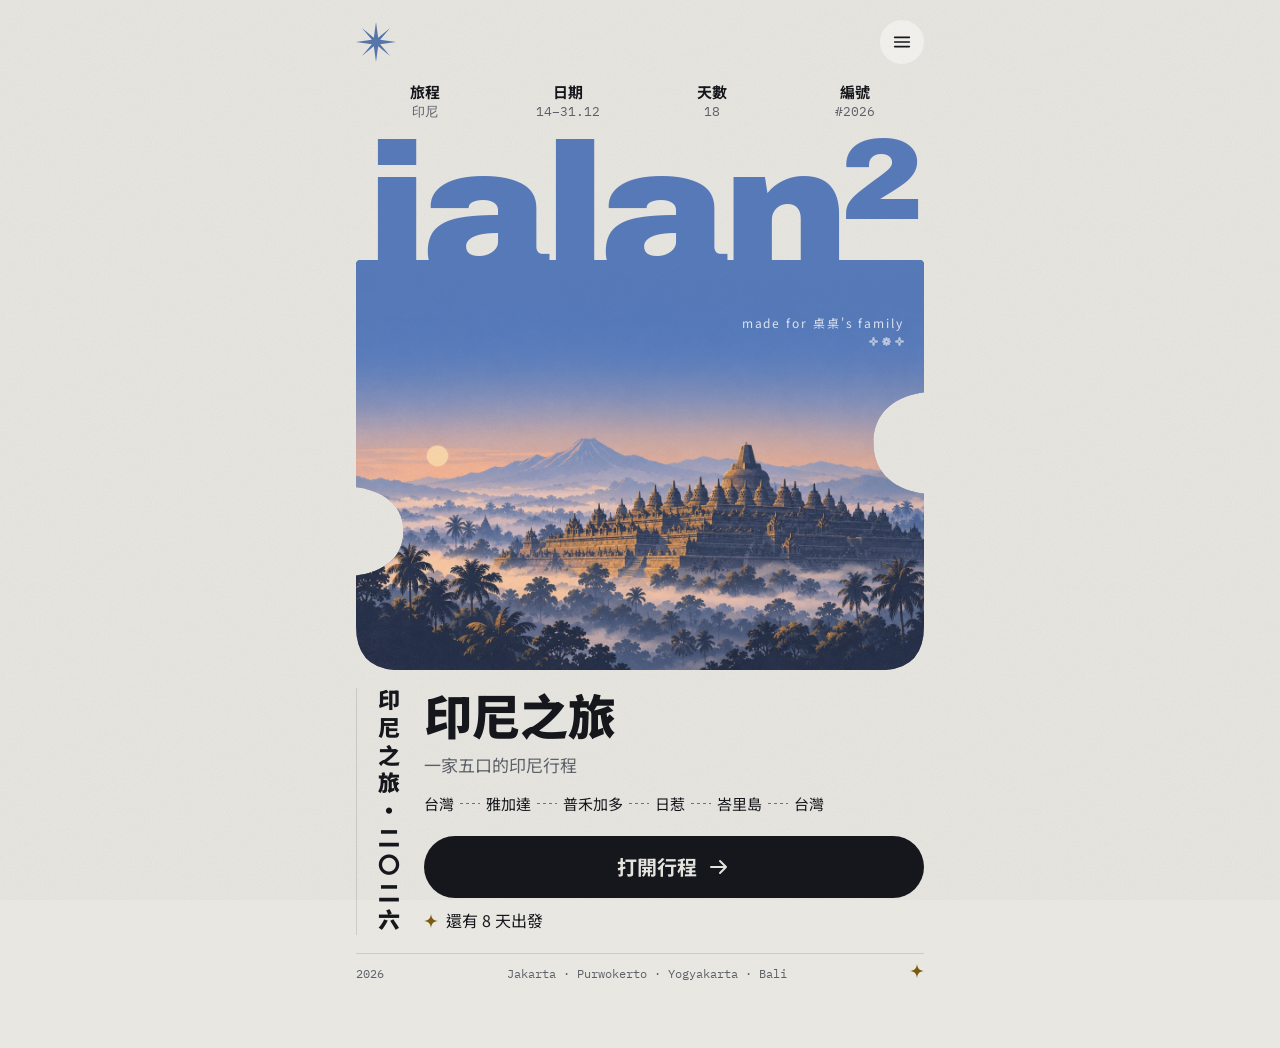
==== index.html @ d6bfe1d1 "圖片先顯示模糊預覽，載完再淡入 - 新增 lq.js：每張插畫和橫幅一張 32px 的模糊預覽（共 30KB），由 make-lq.sh 產生 - 每日頁插畫、城市與美食橫幅、選單小圖：大圖載完後 0" ====
<!doctype html>
<html lang="zh-Hant">
<head>
<meta charset="utf-8">
<meta name="viewport" content="width=device-width, initial-scale=1, viewport-fit=cover">
<title>印尼之旅 2026</title>
<meta name="robots" content="noindex, nofollow">
<meta name="theme-color" content="#e9e7e2">
<meta name="apple-mobile-web-app-title" content="印尼之旅">
<link rel="apple-touch-icon" href="img/icon-180.png">
<link rel="icon" type="image/png" sizes="64x64" href="img/icon-64.png">
<link rel="preconnect" href="https://fonts.googleapis.com">
<link rel="preconnect" href="https://fonts.gstatic.com" crossorigin>
<link rel="stylesheet" href="https://fonts.googleapis.com/css2?family=Archivo+Black&family=IBM+Plex+Mono:wght@400;500;600&family=Noto+Sans+TC:wght@400;500;700;900&display=swap">
<link rel="stylesheet" href="style.css">
<style>:root{padding-top:env(safe-area-inset-top,0px);padding-bottom:env(safe-area-inset-bottom,0px)}</style>
</head>
<body>
<div id="app"></div>
<script src="data.js"></script>
<script src="lq.js"></script>
<script src="art.js"></script>
<script src="app.js"></script>
</body>
</html>
---- style.css ----
/* Layout: a printed travel poster on grainy paper. Each page opens with a meta row, a giant word bleeding into a notched illustration, then the content in one phone column. */
:root {
  --paper: #e9e7e2;
  --card: #f4f3ef;
  --ink: #15171c;
  --muted: #5d6169;
  --rule: #15171c;
  --blue: #5677ae;        /* the poster blue, same as the top of every sky */
  --blue-soft: #d7dfee;
  --soga: #9a5b33;        /* batik brown for wedding days */
  --soga-soft: #f0e2d6;
  --warn: #a8480b;
  --warn-soft: #f6e5d6;
  --gold: #7d5a0f;        /* the sun in the illustrations, darkened for text on paper */
  --gold-soft: #efe2bf;
  --line: rgba(21, 23, 28, .13);
  --grain: .22;
  --f-display: "Archivo Black", "Arial Black", "Noto Sans TC", sans-serif;
  --f-body: "Noto Sans TC", "PingFang TC", "Microsoft JhengHei", system-ui, sans-serif;
  --f-mono: "IBM Plex Mono", ui-monospace, "SFMono-Regular", Menlo, monospace;
}
@media (prefers-color-scheme: dark) {
  :root:not([data-theme="light"]) {
    --paper: #16181d; --card: #1f2229; --ink: #ebe8e1; --muted: #9fa3ab; --rule: #ebe8e1;
    --blue: #8ea8d6; --blue-soft: #253046; --soga: #d9a06f; --soga-soft: #33261c;
    --warn: #f0a25c; --warn-soft: #3a2717; --grain: .12;
    --gold: #e8bf6a; --gold-soft: #332a17; --line: rgba(235, 232, 225, .13);
    color-scheme: dark;
  }
}
:root[data-theme="dark"] {
  --paper: #16181d; --card: #1f2229; --ink: #ebe8e1; --muted: #9fa3ab; --rule: #ebe8e1;
  --blue: #8ea8d6; --blue-soft: #253046; --soga: #d9a06f; --soga-soft: #33261c;
  --warn: #f0a25c; --warn-soft: #3a2717; --grain: .12;
    --gold: #e8bf6a; --gold-soft: #332a17; --line: rgba(235, 232, 225, .13);
  color-scheme: dark;
}

* { box-sizing: border-box; }
html { -webkit-text-size-adjust: 100%; }
body {
  margin: 0; background: var(--paper); color: var(--ink);
  font-family: var(--f-body); font-size: 18px; line-height: 1.6;
}
/* cover the status-bar area: newer iPhone Safari draws the page behind it and may report a 0 safe area,
   so this strip also reaches 120px above the top edge */
body::before { content: ""; position: fixed; left: 0; right: 0; top: -120px; height: calc(120px + env(safe-area-inset-top, 0px)); z-index: 10; background: var(--paper); pointer-events: none; }
/* paper grain over everything */
body::after {
  content: ""; position: fixed; inset: 0; z-index: 40; pointer-events: none; opacity: var(--grain);
  background-image: url("data:image/svg+xml;utf8,<svg xmlns='http://www.w3.org/2000/svg' width='180' height='180'><filter id='n'><feTurbulence type='fractalNoise' baseFrequency='.85' numOctaves='3' stitchTiles='stitch'/><feColorMatrix values='0 0 0 0 0.5  0 0 0 0 0.5  0 0 0 0 0.5  0 0 0 .6 0'/></filter><rect width='100%' height='100%' filter='url(%23n)'/></svg>");
  mix-blend-mode: multiply;
}
a { color: inherit; }
svg { width: 1.15em; height: 1.15em; flex: none; }
button { font: inherit; color: inherit; }
:focus-visible { outline: 3px solid var(--blue); outline-offset: 2px; border-radius: 6px; }
.sel { user-select: all; -webkit-user-select: all; }

.wrap {
  max-width: 600px; margin: 0 auto;
  padding-left: max(16px, env(safe-area-inset-left, 0px));
  padding-right: max(16px, env(safe-area-inset-right, 0px));
  padding-block: 16px 64px;
  display: flex; flex-direction: column; gap: 18px;
}

/* ---------- top bar ---------- */
.bar { position: sticky; top: env(safe-area-inset-top, 0px); z-index: 5; background: var(--paper); border-bottom: 1px solid var(--line); }
.bar-in {
  max-width: 600px; margin: 0 auto; min-height: 58px; display: flex; align-items: center; gap: 8px;
  padding-left: max(10px, env(safe-area-inset-left, 0px)); padding-right: max(12px, env(safe-area-inset-right, 0px)); padding-block: 6px;
}
.back { display: inline-flex; align-items: center; gap: 2px; min-height: 48px; padding: 0 10px 0 2px; text-decoration: none; font-weight: 700; font-size: 17px; }
.bar-label { flex: 1; min-width: 0; text-align: center; font-family: var(--f-mono); font-size: 14px; letter-spacing: .06em; color: var(--muted); white-space: nowrap; overflow: hidden; text-overflow: ellipsis; }
/* top-right menu: language + appearance */
.prefs { position: relative; flex: none; }
.prefs-btn {
  width: 44px; height: 44px; border: 0; border-radius: 50%; background: var(--card); color: var(--ink);
  display: inline-flex; align-items: center; justify-content: center; cursor: pointer;
}
.prefs-btn svg { width: 22px; height: 22px; }
.prefs.is-open .prefs-btn { background: var(--ink); color: var(--paper); }
.prefs-pop {
  position: absolute; top: calc(100% + 8px); right: 0; z-index: 20; width: 240px; padding: 14px;
  display: flex; flex-direction: column; gap: 8px; border-radius: 20px; background: var(--card);
  box-shadow: 0 0 0 1px var(--line), 0 12px 32px rgba(10, 14, 25, .2);
}
.prefs-pop[hidden] { display: none; }
.prefs-h { margin: 0; font-size: 13px; font-weight: 700; color: var(--muted); }
.seg + .prefs-h { margin-top: 6px; }
.seg { display: grid; grid-auto-flow: column; grid-auto-columns: 1fr; padding: 3px; border-radius: 999px; background: var(--paper); }
.seg button { border: 0; background: transparent; min-height: 40px; padding: 0 6px; border-radius: 999px; font-size: 15px; font-weight: 700; cursor: pointer; }
.seg button[aria-pressed="true"] { background: var(--ink); color: var(--paper); }

/* ---------- poster furniture ---------- */
.ptop, .cover-bar { display: flex; align-items: center; justify-content: space-between; gap: 12px; }
.cover-bar { position: relative; z-index: 10; }
.star { width: 40px; height: 40px; color: var(--blue); }
.barcode { width: 120px; height: 26px; color: var(--blue); }
.spark { width: 14px; height: 14px; color: var(--gold); }
/* always one row: columns share the width instead of wrapping on small phones */
.meta { display: grid; grid-auto-flow: column; grid-auto-columns: minmax(0, 1fr); gap: 6px; margin: 0; }
.meta div { min-width: 0; text-align: center; }
.meta dt { font-weight: 700; font-size: 15px; line-height: 1.3; }
.meta dd { margin: 0; font-family: var(--f-mono); font-size: 13px; color: var(--muted); white-space: nowrap; overflow: hidden; text-overflow: ellipsis; }
.kicker { margin: 0; display: flex; flex-wrap: wrap; gap: 0 10px; font-family: var(--f-mono); font-size: 13px; letter-spacing: .04em; color: var(--muted); }
.kicker b { font-weight: 600; color: var(--gold); }
.kicker span + span::before { content: "·"; margin-right: 10px; color: var(--gold); }
.flowers { display: flex; align-items: center; justify-content: center; gap: 10px; color: var(--gold); }
.flowers svg { width: 22px; height: 22px; }
.flowers svg circle { fill: var(--paper); }
.flowers .dash { flex: 1; max-width: 110px; border-top: 1px solid currentColor; opacity: .45; }

/* the giant word */
.hw {
  margin: 0; font-family: var(--f-display); font-weight: 400; line-height: .78; letter-spacing: -.035em;
  white-space: nowrap; color: var(--blue); font-size: 100px; text-transform: lowercase;
}
.hw-in { display: inline-block; padding: 0 .045em; }
.hw-in span { display: inline-block; }
.tword { padding-bottom: 6px; border-bottom: 1px solid var(--line); }
.tword .hw.has-desc { padding-bottom: .22em; }
.hero { position: relative; }
.hero .hw { position: relative; z-index: 1; margin-bottom: -.16em; }
.hero-art { position: relative; }
.art { display: block; width: 100%; height: auto; max-width: 100%; }
/* cover tagline: a small signature in the sky's top-right, under the "²" */
.hero-over { position: absolute; top: 13%; right: 20px; display: flex; flex-direction: column; align-items: flex-end; gap: 5px; color: #fff; }
.hero-over .flowers { color: #fff; gap: 4px; opacity: .6; }
.hero-over .flowers .dash { display: none; }
.hero-over .flowers svg { width: 9px; height: 9px; }
.hero-over .flowers svg circle { fill: #5677ae; }
.hero-over .by { font-family: var(--f-body); font-size: 12px; font-weight: 400; letter-spacing: .16em; opacity: .82; }
.by { margin: 0; }

/* ---------- cover ---------- */
.cover { padding-top: 20px; }
.cover-body { display: grid; grid-template-columns: auto 1fr; gap: 18px; align-items: start; }
.vert {
  margin: 0; writing-mode: vertical-rl; font-weight: 900; font-size: 22px; letter-spacing: .25em;
  padding: 0 0 0 14px; border-left: 1px solid var(--line);
}
.vert.is-latin { font-size: 15px; letter-spacing: .22em; } /* Latin text lies sideways when vertical */
.cover-main { min-width: 0; display: flex; flex-direction: column; gap: 10px; }
.cover-title { margin: 0; font-weight: 900; font-size: clamp(34px, 10vw, 48px); line-height: 1.1; text-wrap: balance; }
.cover-sub { margin: 0; font-size: 17px; color: var(--muted); }
.route { list-style: none; margin: 4px 0; padding: 0; display: flex; flex-wrap: wrap; gap: 4px 0; font-size: 15px; }
.route li { display: inline-flex; align-items: center; }
.route li:not(:last-child)::after { content: ""; width: 20px; height: 1px; margin: 0 6px; background: repeating-linear-gradient(90deg, var(--blue) 0 3px, transparent 3px 6px); }
.cover-actions { display: flex; flex-direction: column; gap: 10px; margin-top: 6px; }
.count { margin: 0; display: flex; align-items: center; gap: 8px; font-size: 16px; }
.pfoot { display: flex; justify-content: space-between; align-items: center; gap: 10px; padding-top: 10px; border-top: 1px solid var(--line); font-family: var(--f-mono); font-size: 12px; color: var(--muted); }

.btn {
  display: inline-flex; align-items: center; justify-content: center; gap: 10px; min-height: 62px; padding: 0 24px;
  border-radius: 999px; font-size: 20px; font-weight: 700; text-decoration: none; cursor: pointer; border: 0;
}
.btn svg { width: 24px; height: 24px; }
.btn-ink { background: var(--ink); color: var(--paper); }
.btn-line { background: var(--card); color: var(--ink); }

/* ---------- menu ---------- */
.menu { display: flex; flex-direction: column; }
.mrow {
  display: flex; align-items: center; gap: 14px; min-height: 92px; padding: 14px 4px;
  border-bottom: 1px solid var(--line); text-decoration: none;
}
.mrow .spark { width: 18px; height: 18px; }
.mrow-ic { width: 52px; height: 52px; flex: none; border-radius: 14px; overflow: hidden; background: linear-gradient(#5677ae, #dcbcb4); }
.mrow-ic img { display: block; width: 100%; height: 100%; object-fit: cover; }
.mrow > svg:last-child { width: 26px; height: 26px; transition: transform .2s ease; }
.mrow-t { flex: 1; min-width: 0; display: flex; flex-direction: column; line-height: 1.3; }
.mrow-t b { font-size: 26px; font-weight: 900; }
.mrow-t small { font-size: 14px; color: var(--muted); }
.mrow.is-today b { color: var(--gold); }

/* ---------- days list ---------- */
.cityblock { display: flex; flex-direction: column; gap: 8px; }
.strip { position: relative; height: 112px; border-radius: 22px; overflow: hidden; }
.strip .art { position: absolute; inset: 0; width: 100%; height: 100%; }
/* banner-shaped illustrations made for these strips */
.strip .band { position: absolute; inset: 0; width: 100%; height: 100%; object-fit: cover; object-position: 50% 50%; }
.motion .strip .band { animation: kbband 26s ease-in-out infinite alternate; transform-origin: 60% 75%; }
@keyframes kbband { to { transform: scale(1.06); } } /* gentle, so the top of the banner (the plane) stays in view */
.strip .band-lq { position: absolute; inset: 0; width: 100%; height: 100%; object-fit: cover; filter: blur(8px); transform: scale(1.12); }
/* images fade in once loaded (tiny blurred preview underneath); cached ones just appear */
.fade { opacity: 0; transition: opacity .7s ease; }
.fade.is-loaded { opacity: 1; }
.fade.no-fade { transition: none; }
.band-shade { position: absolute; inset: 0; background: linear-gradient(to top, rgba(21, 26, 43, .7), rgba(21, 26, 43, 0) 65%); }
.strip-name { position: absolute; left: 18px; bottom: 10px; margin: 0; color: #fff; font-weight: 900; font-size: 30px; line-height: 1.1; text-shadow: 0 1px 2px rgba(20, 24, 40, .5), 0 2px 16px rgba(20, 24, 40, .45); }
.daylist { list-style: none; margin: 0; padding: 0; display: flex; flex-direction: column; }
.dayrow { display: flex; align-items: center; gap: 12px; min-height: 76px; padding: 10px 4px; border-bottom: 1px solid var(--line); text-decoration: none; }
.dayrow > svg { color: var(--blue); width: 22px; height: 22px; }
.dr-no { font-family: var(--f-mono); font-size: 12px; color: var(--muted); width: 18px; }
.dr-date { display: flex; flex-direction: column; width: 62px; flex: none; line-height: 1.15; }
.dr-date b { font-family: var(--f-mono); font-size: 20px; font-weight: 600; }
.dr-date small { font-family: var(--f-mono); font-size: 13px; color: var(--muted); }
.dr-title { flex: 1; min-width: 0; font-weight: 700; font-size: 18px; line-height: 1.35; }
.dayrow.is-wedding .dr-title, .dayrow.is-wedding .dr-date b { color: var(--soga); }
.dayrow.is-today { background: var(--gold-soft); border-radius: 14px; padding-inline: 10px; }
.dayrow.is-today .dr-date b { color: var(--gold); }

/* ---------- day page ---------- */
.day-head { display: flex; flex-direction: column; gap: 6px; }
.dh-title { margin: 0; font-weight: 900; font-size: clamp(28px, 8vw, 38px); line-height: 1.2; text-wrap: balance; }
.dh-tz { margin: 0; display: flex; align-items: center; gap: 8px; font-size: 15px; color: var(--muted); }
.is-wedding .dh-title { color: var(--soga); }
.is-wedding .star, .is-wedding .barcode, .is-wedding .spark { color: var(--soga); }

.flow { list-style: none; margin: 0; padding: 0; display: flex; flex-direction: column; }
.ev { display: grid; grid-template-columns: 56px 1fr; gap: 10px; }
.ev-time { padding-top: 18px; text-align: right; font-family: var(--f-mono); font-weight: 600; font-size: 16px; color: var(--gold); line-height: 1.2; word-break: break-word; }
.ev-card { min-width: 0; margin: 5px 0; padding: 16px; border-radius: 22px; background: var(--card); display: flex; flex-direction: column; gap: 6px; }
.ev-card.k-wedding { background: var(--soga-soft); }
.ev-card.k-wedding .ev-t { color: var(--soga); }
.ev-chips { display: flex; gap: 6px; }
.chip {
  display: inline-flex; align-items: center; gap: 5px; padding: 3px 10px; border-radius: 999px; background: var(--blue-soft);
  font-style: normal; font-size: 13px; font-weight: 700; color: var(--blue);
}
.chip svg { width: 15px; height: 15px; }
.chip-wedding { color: var(--soga); background: var(--paper); }
.chip-stay { color: var(--muted); background: var(--paper); }
.ev-t { margin: 0; font-size: 20px; line-height: 1.4; font-weight: 700; text-wrap: pretty; }
.ev-place { margin: 0; font-size: 14px; color: var(--muted); }
.ev-note { margin: 0; font-size: 16px; }
.warn { margin: 2px 0 0; padding: 9px 12px; border-radius: 12px; display: flex; gap: 8px; align-items: flex-start; background: var(--warn-soft); color: var(--warn); font-size: 15px; line-height: 1.5; }
.warn svg { margin-top: 2px; }

.acts, .lnks { display: flex; flex-wrap: wrap; gap: 8px; margin-top: 4px; }
.act, .lnk {
  display: inline-flex; align-items: center; gap: 5px; min-height: 44px; padding: 0 16px; border-radius: 999px;
  font-size: 16px; font-weight: 700; text-decoration: none; cursor: pointer; border: 0;
}
.act-driver { background: var(--ink); color: var(--paper); }
.lnk { background: var(--blue-soft); color: var(--blue); }
/* map: a small round icon in the top-right corner of whatever holds the place */
.has-map { position: relative; }
.map-ic {
  position: absolute; top: 10px; right: 10px; width: 44px; height: 44px; border-radius: 50%;
  display: inline-flex; align-items: center; justify-content: center; background: var(--blue-soft); color: var(--blue);
}
.map-ic svg { width: 22px; height: 22px; }
.has-map > .ev-t, .has-map > .opt-head, .has-map > .stay-when, .has-map > .stay-name { padding-right: 46px; }
.act:active, .lnk:active, .btn:active, .go-nav:active, .map-ic:active { transform: scale(.97); }

.opts { list-style: none; margin: 4px 0 0; padding: 0; display: flex; flex-direction: column; gap: 8px; }
.opt { padding: 12px; border-radius: 16px; background: var(--paper); }
.opt-head { display: flex; flex-wrap: wrap; align-items: baseline; gap: 2px 8px; }
.opt-head b { font-size: 17px; }
.opt-head em { font-style: normal; font-size: 13px; color: var(--muted); }
.opt-go { display: flex; align-items: center; gap: 6px; font-size: 15px; color: var(--blue); font-weight: 700; margin-top: 2px; }

/* drive segment: a dotted road that keeps moving */
.go { display: grid; grid-template-columns: 56px 1fr; gap: 10px; }
.go-rail {
  justify-self: end; width: 2px; margin-right: 9px; border-radius: 1px;
  background-image: repeating-linear-gradient(to bottom, var(--blue) 0 4px, transparent 4px 9px);
  background-size: 2px 9px;
}
.go-main { min-width: 0; display: flex; flex-direction: column; gap: 6px; padding: 6px 0; }
.go-body { display: flex; align-items: center; gap: 10px; padding: 8px 8px 8px 14px; border-radius: 999px; background: var(--blue-soft); color: var(--blue); }
.go-ic { display: flex; }
.go-ic svg { width: 24px; height: 24px; }
.go-txt { flex: 1; min-width: 0; display: flex; flex-direction: column; line-height: 1.3; }
.go-txt b { font-size: 17px; }
.go-txt small { font-size: 13px; opacity: .9; }
.go-km { font-family: var(--f-mono); font-size: 12px; }
.go-nav {
  display: inline-flex; align-items: center; gap: 4px; min-height: 44px; padding: 0 14px; flex: none;
  border-radius: 999px; background: var(--blue); color: var(--paper); font-weight: 700; font-size: 15px; text-decoration: none;
}
.go-nav svg { width: 16px; height: 16px; }
.go-note { margin: 0 4px; font-size: 14px; color: var(--muted); }

.pager { display: grid; grid-template-columns: minmax(0, 1fr) auto minmax(0, 1fr); gap: 8px; margin-top: 10px; }
.pg-jump {
  align-self: center; width: 56px; height: 56px; border: 0; border-radius: 50%; background: var(--card); color: var(--ink);
  display: inline-flex; align-items: center; justify-content: center; cursor: pointer;
}
.pg-jump svg { width: 24px; height: 24px; }
.pg-jump:active { transform: scale(.95); }
.pager a { display: flex; align-items: center; gap: 8px; min-height: 68px; padding: 0 16px; border-radius: 999px; background: var(--card); text-decoration: none; font-family: var(--f-mono); font-weight: 600; font-size: 18px; }
.pager a span { display: flex; flex-direction: column; line-height: 1.2; }
.pager small { font-family: var(--f-body); font-weight: 400; font-size: 13px; color: var(--muted); }
.pager .pg-next { justify-content: flex-end; text-align: right; background: var(--ink); color: var(--paper); }
.pager .pg-next small { color: var(--paper); opacity: .7; }

/* ---------- lists ---------- */
.tabs { display: flex; gap: 6px; overflow-x: auto; padding-bottom: 2px; }
.tabs a { flex: none; min-height: 46px; padding: 0 18px; display: inline-flex; align-items: center; border-radius: 999px; background: var(--card); text-decoration: none; font-weight: 700; }
.tabs a[aria-selected="true"] { background: var(--ink); color: var(--paper); }
.sec { display: flex; flex-direction: column; gap: 10px; }
.sec-h { margin: 8px 0 0; display: flex; align-items: center; gap: 8px; font-weight: 900; font-size: 22px; }
.list { list-style: none; margin: 0; padding: 0 16px; background: var(--card); border-radius: 22px; }
.list > li + li { border-top: 1px solid var(--line); }
/* tickets keep a perforated tear line */
.tickets > li + li { border-top: 1px dashed var(--line); }
.row { display: flex; align-items: center; gap: 12px; min-height: 66px; padding: 10px 0; text-decoration: none; }
.row-main { flex: 1; min-width: 0; display: flex; flex-direction: column; line-height: 1.35; }
.row-main b { font-size: 18px; }
.row-main small { font-size: 15px; color: var(--muted); }
.row-act { display: inline-flex; align-items: center; gap: 4px; color: var(--blue); font-weight: 700; font-size: 15px; }
.kv li { display: flex; flex-wrap: wrap; justify-content: space-between; gap: 2px 12px; padding: 14px 0; }
.kv span { color: var(--muted); font-size: 16px; }
.para { padding: 14px 0; }
.para p { margin: 4px 0 0; font-size: 16px; color: var(--muted); }
.phone-row, .tk { display: flex; align-items: center; gap: 12px; padding: 12px 0; }
.phone-row > span, .tk > span:last-child { flex: 1; min-width: 0; display: flex; flex-direction: column; line-height: 1.4; }
.phone-row b { font-family: var(--f-mono); font-size: 21px; font-weight: 600; }
.phone-row small, .tk small { font-size: 15px; color: var(--muted); }
.copy { min-height: 44px; padding: 0 16px; border-radius: 999px; border: 0; background: var(--blue-soft); color: var(--blue); font-weight: 700; font-size: 15px; cursor: pointer; }
.tk-ic { color: var(--blue); display: flex; }
.tk-ic svg { width: 24px; height: 24px; }
.fine { font-size: 14px; color: var(--muted); margin: 0 2px; }
.lead { margin: 0; }
.conv { display: grid; grid-template-columns: auto 1fr; gap: 10px 12px; align-items: center; padding: 16px; background: var(--card); border-radius: 22px; }
.conv label { font-weight: 700; }
.conv input {
  width: 100%; min-width: 0; min-height: 58px; padding: 0 16px; border-radius: 16px; border: 1px solid var(--line);
  background: var(--paper); color: var(--ink); font-family: var(--f-mono); font-size: 24px; font-weight: 600;
}
.conv .quick, .conv .fine { grid-column: 1 / -1; }
.quick { display: flex; flex-wrap: wrap; gap: 8px; }
.quick button { min-height: 44px; padding: 0 12px; border-radius: 999px; border: 0; background: var(--paper); font-family: var(--f-mono); font-weight: 600; font-size: 14px; cursor: pointer; }
.checks { padding: 0 6px; }
.checks label { display: flex; align-items: center; gap: 12px; min-height: 56px; padding: 8px 10px; cursor: pointer; }
.checks input { width: 24px; height: 24px; accent-color: var(--ink); flex: none; }
.checks input:checked + span { color: var(--muted); text-decoration: line-through; }

/* ---------- stays ---------- */
.stays { list-style: none; margin: 0; padding: 0; display: flex; flex-direction: column; gap: 14px; }
.stay { background: var(--card); border-radius: 24px; overflow: hidden; }
.strip-s { height: 96px; border-radius: 0; }
.strip-s .strip-name { font-size: 24px; }
.stay-body { padding: 14px 18px 18px; }
.stay-when { margin: 0; font-family: var(--f-mono); font-size: 14px; color: var(--gold); font-weight: 600; }
.stay-name { margin: 2px 0 0; font-weight: 900; font-size: 22px; line-height: 1.3; }
.stay-area { margin: 2px 0 6px; font-size: 14px; color: var(--muted); }
.stay-meta { margin: 0; font-size: 16px; }

/* ---------- phrases ---------- */
.phrases { list-style: none; margin: 0; padding: 0; display: flex; flex-direction: column; }
.ph { display: grid; grid-template-columns: 30px 1fr; column-gap: 8px; padding: 14px 0; border-bottom: 1px solid var(--line); }
.ph-no { grid-row: 1 / span 3; font-family: var(--f-mono); font-size: 12px; color: var(--muted); padding-top: 8px; }
.ph-top { display: flex; align-items: center; gap: 10px; min-width: 0; }
.say {
  flex: none; width: 40px; height: 40px; border: 0; border-radius: 50%; background: var(--blue-soft); color: var(--blue);
  display: inline-flex; align-items: center; justify-content: center; cursor: pointer;
}
.say svg { width: 20px; height: 20px; }
.say:active { transform: scale(.94); }
.say.is-playing { background: var(--blue); color: var(--paper); }
.motion .say.is-playing .wave1 { animation: wave 1s ease-in-out infinite; }
.motion .say.is-playing .wave2 { animation: wave 1s ease-in-out .2s infinite; }
@keyframes wave { 50% { opacity: .25; } }
.ph-id { font-family: var(--f-display); font-weight: 400; font-size: 24px; color: var(--blue); line-height: 1.25; letter-spacing: -.01em; }
.ph-say { font-size: 18px; font-weight: 700; }
.ph-mean { font-size: 16px; color: var(--muted); }

/* ---------- driver card ---------- */
/* ---------- wedding days: falling jasmine petals (taps pass through) ---------- */
.petals { position: fixed; inset: 0; z-index: 25; overflow: hidden; pointer-events: none; }
.petal { position: absolute; top: -24px; left: var(--x); display: none; }
.motion .petal { display: block; animation: fall var(--dur) linear var(--delay) infinite; will-change: transform; }
.petal i { display: block; width: var(--s); opacity: var(--o); animation: sway var(--sw) ease-in-out var(--delay) infinite alternate; }
.petal svg { display: block; width: var(--s); height: calc(var(--s) * 1.4); fill: #fffaf0; filter: drop-shadow(0 1px 1.5px rgba(154, 91, 51, .45)); }
/* on light paper white petals need a warmer edge to show up */
:root:not([data-theme="dark"]) .petal svg { filter: drop-shadow(0 0 1px rgba(154, 91, 51, .55)) drop-shadow(0 1px 2px rgba(154, 91, 51, .45)); }
@media (prefers-color-scheme: dark) { :root:not([data-theme="light"]) .petal svg { filter: drop-shadow(0 1px 1.5px rgba(154, 91, 51, .45)); } }
@keyframes fall { to { transform: translateY(calc(100vh + 48px)) rotate(var(--rot)); } }
@keyframes sway { from { transform: translateX(-16px) rotate(-25deg); } to { transform: translateX(16px) rotate(25deg); } }

/* ---------- jump to another day (bottom sheet) ---------- */
.jump-open { overflow: hidden; }
.jump { position: fixed; inset: 0; z-index: 30; display: flex; align-items: flex-end; justify-content: center; background: rgba(10, 12, 20, .45); }
.jump-sheet {
  width: 100%; max-width: 600px; max-height: 82vh; overflow-y: auto; overscroll-behavior: contain;
  padding: 14px max(16px, env(safe-area-inset-right, 0px)) calc(22px + env(safe-area-inset-bottom, 0px)) max(16px, env(safe-area-inset-left, 0px));
  border-radius: 24px 24px 0 0; background: var(--paper); box-shadow: 0 -12px 32px rgba(10, 14, 25, .25);
}
.jump-sheet:focus { outline: none; }
.jump-head { display: flex; align-items: center; justify-content: space-between; gap: 12px; }
.jump-head b { font-size: 20px; font-weight: 900; }
.jump-x { width: 44px; height: 44px; border: 0; border-radius: 50%; background: var(--card); color: var(--ink); display: inline-flex; align-items: center; justify-content: center; cursor: pointer; }
.jump-x svg { width: 20px; height: 20px; }
.jump-city { margin: 10px 2px 6px; font-size: 13px; font-weight: 700; color: var(--muted); }
.jump-grid { display: grid; grid-template-columns: repeat(4, minmax(0, 1fr)); gap: 8px; }
.jump-day {
  min-height: 52px; display: flex; flex-direction: column; align-items: center; justify-content: center; gap: 1px;
  border-radius: 16px; background: var(--card); text-decoration: none; line-height: 1.15;
}
.jump-day b { font-family: var(--f-mono); font-size: 17px; font-weight: 600; }
.jump-day small { font-size: 12px; color: var(--muted); }
.jump-day.is-wedding b { color: var(--soga); }
.jump-day.is-today { box-shadow: inset 0 0 0 2px var(--gold); }
.jump-day.is-cur { background: var(--ink); color: var(--paper); }
.jump-day.is-cur b { color: var(--paper); }
.jump-day.is-cur small { color: var(--paper); opacity: .7; }
.motion .jump { animation: fadein .2s ease both; }
.motion .jump-sheet { animation: sheet .35s cubic-bezier(.2, .8, .2, 1) both; }
@keyframes fadein { from { opacity: 0; } }
@keyframes sheet { from { transform: translateY(40px); opacity: 0; } }

.driver {
  position: fixed; inset: 0; z-index: 30; display: flex; align-items: center; justify-content: center; background: var(--paper);
  padding: calc(24px + env(safe-area-inset-top, 0px)) max(20px, env(safe-area-inset-right, 0px)) calc(24px + env(safe-area-inset-bottom, 0px)) max(20px, env(safe-area-inset-left, 0px));
}
.driver-in { width: 100%; max-width: 560px; display: flex; flex-direction: column; gap: 8px; }
.driver .star { width: 52px; height: 52px; margin-bottom: 12px; }
.drv-ask { margin: 0; font-family: var(--f-display); font-size: 26px; color: var(--blue); }
.drv-tr { margin: 0; font-size: 16px; color: var(--muted); }
.drv-name { margin: 14px 0 0; font-weight: 900; font-size: clamp(36px, 10.5vw, 56px); line-height: 1.12; overflow-wrap: anywhere; }
.drv-area { margin: 0; font-size: 18px; color: var(--muted); }
.drv-acts { display: flex; flex-wrap: wrap; gap: 12px; margin-top: 30px; }

/* ---------- motion ---------- */
/* animations run while <html> has .motion, which is always on */
.motion .r { animation: rise .7s cubic-bezier(.2, .7, .2, 1) both; animation-delay: calc(var(--d, 0) * 55ms); }
/* parts that stay put when only the content below changes (food tabs) */
.keep { display: contents; }
.motion .no-anim .r, .motion .no-anim .hw-in span { animation: none; }
.motion .hw-in span { animation: letter .9s cubic-bezier(.2, .8, .2, 1) both; animation-delay: calc(120ms + var(--i) * 45ms); }
.motion .hero-art .art { animation: settle 1.2s cubic-bezier(.2, .7, .2, 1) both; }
.motion .star { animation: spin 26s linear infinite; }
.motion .go-rail { animation: road .9s linear infinite; }
.motion .go-ic svg { animation: nudge 2.4s ease-in-out infinite; }
.motion .mrow:hover > svg:last-child { transform: translateX(4px); }
.motion .driver { animation: pop .35s cubic-bezier(.2, .8, .2, 1) both; }
.motion .a-drift { animation: drift 14s ease-in-out infinite alternate; }
.motion .a-bob { animation: bob 3.5s ease-in-out infinite alternate; }
.motion .a-shimmer { animation: shimmer 3.2s ease-in-out infinite alternate; }
.motion .a-sway { animation: sway 3.2s ease-in-out infinite alternate; }
.motion .a-sway2 { animation: sway2 2.8s ease-in-out infinite alternate; }
.motion .a-mist { animation: mist 9s ease-in-out infinite alternate; }
.motion .a-puff { animation: puff 6s ease-out infinite; }
.motion .a-flame { animation: flame 1.4s ease-in-out infinite alternate; transform-box: fill-box; transform-origin: 50% 100%; }
.motion .a-fly { animation: fly 11s linear infinite; }
.motion .a-fly-r { animation-name: flyr; }
@keyframes rise { from { opacity: 0; transform: translateY(18px); } to { opacity: 1; transform: none; } }
@keyframes letter { from { opacity: 0; transform: translateY(.45em) rotate(4deg); } to { opacity: 1; transform: none; } }
@keyframes settle { from { opacity: 0; transform: scale(1.04); } to { opacity: 1; transform: none; } }
@keyframes spin { to { transform: rotate(360deg); } }
@keyframes road { to { background-position: 0 9px; } }
@keyframes nudge { 0%, 100% { transform: translateX(0); } 50% { transform: translateX(3px); } }
@keyframes pop { from { opacity: 0; transform: scale(.97); } to { opacity: 1; transform: none; } }
@keyframes drift { to { transform: translateX(-130px); } }
@keyframes bob { to { transform: translateY(-12px); } }
@keyframes shimmer { from { opacity: .15; } to { opacity: .6; } }
@keyframes sway { from { transform: rotate(-8deg); } to { transform: rotate(8deg); } }
@keyframes sway2 { from { transform: rotate(-5deg); } to { transform: rotate(5deg); } }
@keyframes mist { to { transform: translateX(-60px); } }
@keyframes puff { 0% { transform: translateY(6px); opacity: 0; } 30% { opacity: .7; } 100% { transform: translateY(-16px); opacity: 0; } }
@keyframes flame { from { transform: scaleY(.88); } to { transform: scaleY(1.08); } }
@keyframes fly { from { transform: translate(-60px, 140px); } to { transform: translate(430px, 40px); } }
@keyframes flyr { from { transform: translate(420px, 70px); } to { transform: translate(-80px, 30px); } }

.motion .a-kb { animation: kb 26s ease-in-out infinite alternate; transform-box: fill-box; transform-origin: 50% 50%; }
@keyframes kb { from { transform: scale(1); } to { transform: scale(1.14) translateY(-2%); } }
.credits li { padding: 10px 0; font-size: 14px; color: var(--muted); }
.credits b { color: var(--ink); font-size: 15px; }
.credits a { color: var(--blue); }

/* ---------- small phones (iPhone SE, 320px) ---------- */
/* kept at the end so it wins over the rules above */
@media (max-width: 359px) {
  .meta dd { font-size: 12px; }                 /* "Indonesia" fits its column */
  .pager a { padding: 0 12px; min-width: 0; }   /* "Sebelumnya" fits next to the calendar button */
  .pager a > svg { display: none; }
}
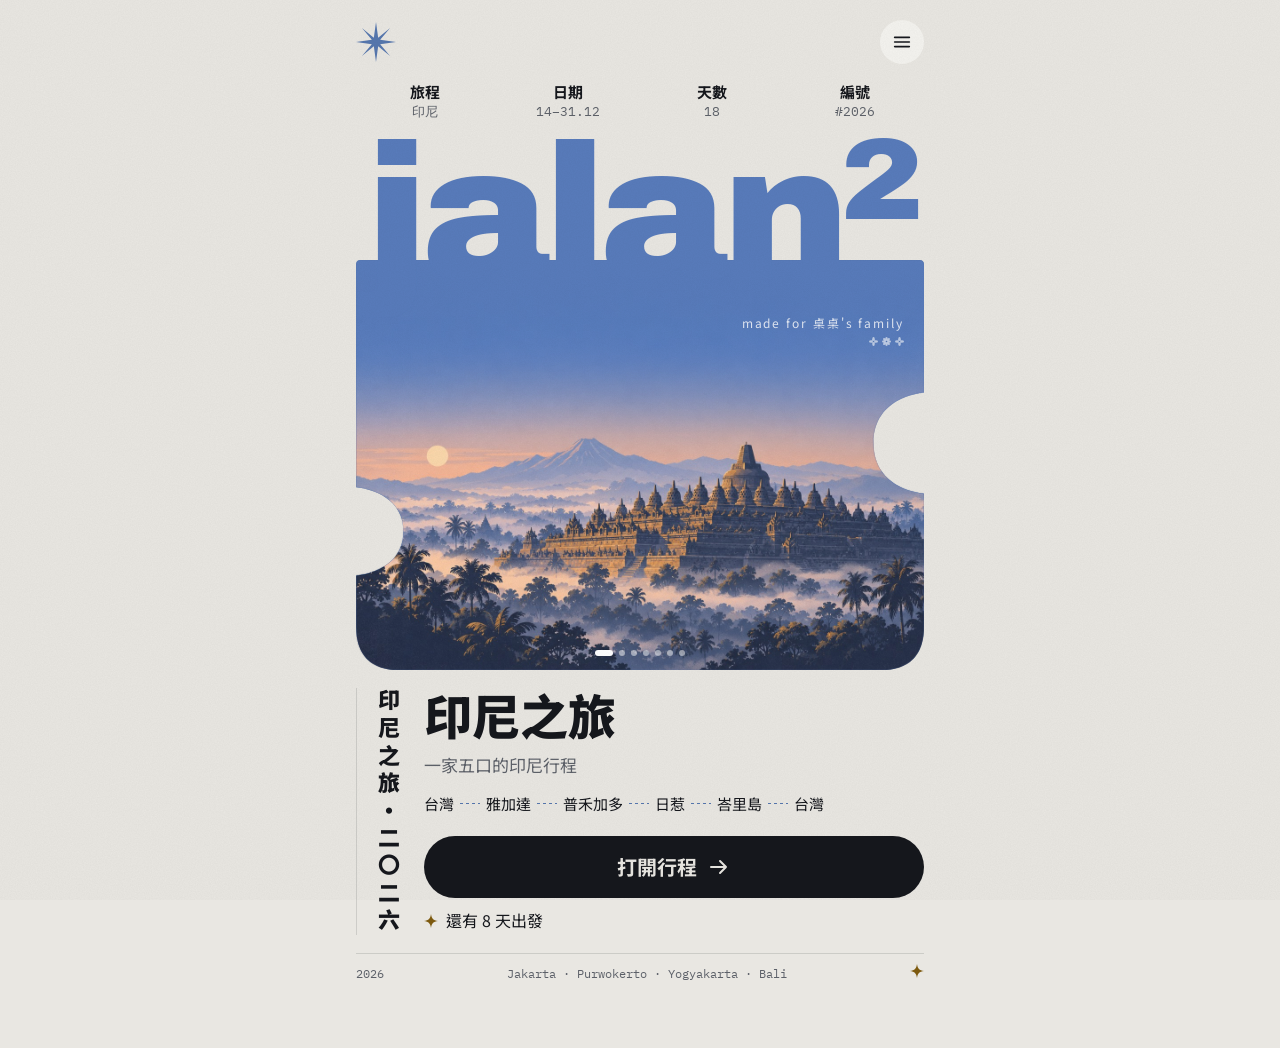
==== commit 1ed827ae: "加快第一次打開：封面只先載第一張、其他張之後才載，並優先下載封面圖 Co-Authored-By: Claude Opus 5.5 <noreply@anthropic.com>" ====
--- a/index.html
+++ b/index.html
@@ -9,9 +9,10 @@
 <meta name="apple-mobile-web-app-title" content="印尼之旅">
 <link rel="apple-touch-icon" href="img/icon-180.png">
 <link rel="icon" type="image/png" sizes="64x64" href="img/icon-64.png">
+<link rel="preload" as="image" href="img/stupa.jpg" fetchpriority="high">
 <link rel="preconnect" href="https://fonts.googleapis.com">
 <link rel="preconnect" href="https://fonts.gstatic.com" crossorigin>
-<link rel="stylesheet" href="https://fonts.googleapis.com/css2?family=Archivo+Black&family=IBM+Plex+Mono:wght@400;500;600&family=Noto+Sans+TC:wght@400;500;700;900&display=swap">
+<link rel="stylesheet" crossorigin="anonymous" href="https://fonts.googleapis.com/css2?family=Archivo+Black&family=IBM+Plex+Mono:wght@400;500;600&family=Noto+Sans+TC:wght@400;500;700;900&display=swap">
 <link rel="stylesheet" href="style.css">
 <style>:root{padding-top:env(safe-area-inset-top,0px);padding-bottom:env(safe-area-inset-bottom,0px)}</style>
 </head>
--- a/style.css
+++ b/style.css
@@ -111,6 +111,31 @@
 .flowers svg { width: 22px; height: 22px; }
 .flowers svg circle { fill: var(--paper); }
 .flowers .dash { flex: 1; max-width: 110px; border-top: 1px solid currentColor; opacity: .45; }
+/* page footer: the flower divider with the page's small grey notes under it, like the fine print at the foot of a poster */
+.foot { display: flex; flex-direction: column; align-items: center; gap: 10px; text-align: center; }
+.foot .flowers { align-self: stretch; margin-bottom: 4px; }
+.foot p { margin: 0; max-width: 30em; font-size: 13px; line-height: 1.6; color: var(--muted); text-wrap: balance; }
+/* mini copy of the floating flower button inside a sentence: centred on the text's middle (≈0.37em above the baseline), small enough not to stretch the line */
+.foot-ic { display: inline-block; width: 18px; height: 18px; margin: 0 2px; border-radius: 50%; vertical-align: -0.32em; background: var(--ink); color: var(--paper); }
+.foot-ic svg { display: block; width: 12px; height: 12px; margin: 3px; }
+.foot-ic.is-soft { background: var(--card); color: var(--ink); box-shadow: inset 0 0 0 1px var(--line); }
+.foot-ic.is-say { background: var(--blue-soft); color: var(--blue); }
+/* tip reel: every tip sits in the same grid cell (so the box is as tall as the longest one and never jumps);
+   the next tip drops in from above with a small bounce, the old one slides down and out, like a slot-machine wheel */
+.tick { display: grid; width: 100%; overflow: hidden; padding: 3px 0; cursor: pointer; -webkit-tap-highlight-color: transparent; user-select: none; -webkit-user-select: none; }
+.foot .tick-i { grid-area: 1 / 1; align-self: center; justify-self: center; opacity: 0; visibility: hidden; }
+.foot .tick-i.is-on { opacity: 1; visibility: visible; }
+.foot .tick-i.is-out { visibility: visible; }
+/* the old tip leaves first and fades quickly; the new one waits a beat before dropping, so the two never overlap */
+.motion .foot .tick-i.is-in { animation: tickIn .7s cubic-bezier(.2, .7, .3, 1) .18s both; }
+.motion .foot .tick-i.is-out { animation: tickOut .3s cubic-bezier(.5, 0, .75, 0) both; }
+@keyframes tickIn {
+  0% { transform: translateY(-110%); opacity: 0; }
+  50% { transform: translateY(12%); opacity: 1; }
+  75% { transform: translateY(-4%); }
+  100% { transform: none; opacity: 1; }
+}
+@keyframes tickOut { 0% { transform: none; opacity: 1; } 65% { opacity: 0; } 100% { transform: translateY(70%); opacity: 0; } }
 
 /* the giant word */
 .hw {
@@ -203,7 +228,7 @@
 .dayrow.is-today .dr-date b { color: var(--gold); }
 
 /* ---------- day page ---------- */
-.day-head { display: flex; flex-direction: column; gap: 6px; }
+.day-head { display: flex; flex-direction: column; gap: 6px; padding-bottom: 16px; border-bottom: 1px solid var(--line); }  /* same thin rule as the other pages' headers */
 .dh-title { margin: 0; font-weight: 900; font-size: clamp(28px, 8vw, 38px); line-height: 1.2; text-wrap: balance; }
 .dh-tz { margin: 0; display: flex; align-items: center; gap: 8px; font-size: 15px; color: var(--muted); }
 .is-wedding .dh-title { color: var(--soga); }
@@ -212,6 +237,7 @@
 .flow { list-style: none; margin: 0; padding: 0; display: flex; flex-direction: column; }
 .ev { display: grid; grid-template-columns: 56px 1fr; gap: 10px; }
 .ev-time { padding-top: 18px; text-align: right; font-family: var(--f-mono); font-weight: 600; font-size: 16px; color: var(--gold); line-height: 1.2; word-break: break-word; }
+.ev-time.is-tbd { padding-top: 20px; font-size: 13px; font-weight: 500; color: var(--muted); }
 .ev-card { min-width: 0; margin: 5px 0; padding: 16px; border-radius: 22px; background: var(--card); display: flex; flex-direction: column; gap: 6px; }
 .ev-card.k-wedding { background: var(--soga-soft); }
 .ev-card.k-wedding .ev-t { color: var(--soga); }
@@ -314,15 +340,13 @@
 .copy { min-height: 44px; padding: 0 16px; border-radius: 999px; border: 0; background: var(--blue-soft); color: var(--blue); font-weight: 700; font-size: 15px; cursor: pointer; }
 .tk-ic { color: var(--blue); display: flex; }
 .tk-ic svg { width: 24px; height: 24px; }
-.fine { font-size: 14px; color: var(--muted); margin: 0 2px; }
-.lead { margin: 0; }
 .conv { display: grid; grid-template-columns: auto 1fr; gap: 10px 12px; align-items: center; padding: 16px; background: var(--card); border-radius: 22px; }
 .conv label { font-weight: 700; }
 .conv input {
   width: 100%; min-width: 0; min-height: 58px; padding: 0 16px; border-radius: 16px; border: 1px solid var(--line);
   background: var(--paper); color: var(--ink); font-family: var(--f-mono); font-size: 24px; font-weight: 600;
 }
-.conv .quick, .conv .fine { grid-column: 1 / -1; }
+.conv .quick { grid-column: 1 / -1; }
 .quick { display: flex; flex-wrap: wrap; gap: 8px; }
 .quick button { min-height: 44px; padding: 0 12px; border-radius: 999px; border: 0; background: var(--paper); font-family: var(--f-mono); font-weight: 600; font-size: 14px; cursor: pointer; }
 .checks { padding: 0 6px; }
@@ -345,7 +369,10 @@
 .phrases { list-style: none; margin: 0; padding: 0; display: flex; flex-direction: column; }
 .ph { display: grid; grid-template-columns: 30px 1fr; column-gap: 8px; padding: 14px 0; border-bottom: 1px solid var(--line); }
 .ph-no { grid-row: 1 / span 3; font-family: var(--f-mono); font-size: 12px; color: var(--muted); padding-top: 8px; }
-.ph-top { display: flex; align-items: center; gap: 10px; min-width: 0; }
+/* the speaker sits at the end of the phrase's FIRST line (placeSays() measures it), so a wrapped phrase never squeezes it
+   between two lines; the right padding keeps that spot free */
+.ph-top { display: block; position: relative; min-width: 0; padding-right: 50px; }
+.ph-top .say { position: absolute; left: calc(100% - 40px); top: -5px; }
 .say {
   flex: none; width: 40px; height: 40px; border: 0; border-radius: 50%; background: var(--blue-soft); color: var(--blue);
   display: inline-flex; align-items: center; justify-content: center; cursor: pointer;
@@ -403,6 +430,50 @@
 .motion .jump-sheet { animation: sheet .35s cubic-bezier(.2, .8, .2, 1) both; }
 @keyframes fadein { from { opacity: 0; } }
 @keyframes sheet { from { transform: translateY(40px); opacity: 0; } }
+
+/* ---------- quick menu: a floating button that opens like a fan of swatch cards you can spin ---------- */
+.has-dial .wrap { padding-bottom: calc(104px + env(safe-area-inset-bottom, 0px)); }  /* keep the pager clear of the button */
+.jump-open .dial, :root:has(.driver) .dial { display: none; }
+.dial-scrim { position: fixed; inset: 0; z-index: 41; background: rgba(10, 12, 20, .46); opacity: 0; pointer-events: none; transition: opacity .25s ease; touch-action: none; }
+.dial.is-open .dial-scrim { opacity: 1; pointer-events: auto; }
+/* the hub is a zero-size point at the button's centre (the rivet); every card pivots around it */
+.dial-hub {
+  position: fixed; z-index: 42; width: 0; height: 0;
+  right: calc(max(16px, env(safe-area-inset-right, 0px)) + 28px);
+  bottom: calc(16px + env(safe-area-inset-bottom, 0px) + 28px);
+  touch-action: none; user-select: none; -webkit-user-select: none; -webkit-touch-callout: none;
+}
+.dial.is-left .dial-hub { right: auto; left: calc(max(16px, env(safe-area-inset-left, 0px)) + 28px); }  /* left-handed: bottom-left corner */
+.dial.is-moving .dial-btn { cursor: grabbing; transform: scale(1.08); box-shadow: 0 14px 30px rgba(10, 14, 25, .38); }
+.dial-btn {
+  position: absolute; z-index: 30; left: -28px; top: -28px; width: 56px; height: 56px; padding: 0; border: 0; border-radius: 50%;
+  display: grid; place-items: center; cursor: pointer; background: var(--ink); color: var(--paper);
+  box-shadow: 0 8px 22px rgba(10, 14, 25, .3); -webkit-tap-highlight-color: transparent;
+  transition: transform .2s ease, box-shadow .2s ease;
+}
+.dial-btn svg { grid-area: 1 / 1; width: 26px; height: 26px; transition: transform .45s cubic-bezier(.2, .8, .2, 1), opacity .25s ease; }
+.dial-btn svg + svg { width: 22px; height: 22px; opacity: 0; transform: rotate(-90deg) scale(.5); }
+.dial.is-open .dial-btn svg:first-child { opacity: 0; transform: rotate(135deg) scale(.5); }
+.dial.is-open .dial-btn svg + svg { opacity: 1; transform: none; }
+/* "spin for more" printed along the outside of the fan */
+.dial-hint { position: absolute; left: -300px; top: -300px; width: 600px; height: 600px; overflow: visible; pointer-events: none; opacity: 0; transition: opacity .2s ease; }
+.dial.is-open .dial-hint { opacity: 1; transition: opacity .4s ease .65s; }
+.dial-hint-band { fill: none; stroke: rgba(10, 12, 20, .78); stroke-width: 26; stroke-linecap: round; }
+.dial-hint text { fill: #fff; font-size: 13px; font-weight: 700; letter-spacing: .04em; }
+.dial-items { position: absolute; left: 0; top: 0; }
+/* each card: a box whose left-centre is the rivet, rotated to its angle and clipped to its wedge (so taps only land on the card) */
+.dial-item {
+  position: absolute; left: 0; top: -48px; width: 250px; height: 96px; display: block;
+  transform-origin: 0 50%; opacity: 0; text-decoration: none; will-change: transform, opacity;
+  pointer-events: none; -webkit-tap-highlight-color: transparent; -webkit-user-drag: none;
+}
+.dial-cv { display: block; width: 250px; height: 96px; }
+.dial-item svg { position: absolute; left: 0; top: 0; width: 250px; height: 96px; overflow: visible; pointer-events: none; }
+/* only the wedge itself takes taps, so neighbouring cards' boxes never steal them */
+.dial-hit { fill: transparent; pointer-events: fill; }
+.dial:not(.is-open) .dial-hit, .dial-item.is-off .dial-hit { pointer-events: none; }
+.dial-item:focus-visible { outline: none; }
+.dial-item:focus-visible .dial-hit { stroke: var(--blue); stroke-width: 4; }
 
 .driver {
   position: fixed; inset: 0; z-index: 30; display: flex; align-items: center; justify-content: center; background: var(--paper);
@@ -470,3 +541,43 @@
   .pager a { padding: 0 12px; min-width: 0; }   /* "Sebelumnya" fits next to the calendar button */
   .pager a > svg { display: none; }
 }
+
+/* ---------- cover carousel: pictures slide inside the fixed notched frame ---------- */
+.hero .hw { transition: color .6s ease; }
+.cv { cursor: pointer; touch-action: pan-y; -webkit-tap-highlight-color: transparent; }
+.cv:focus-visible { outline: 3px solid var(--blue); outline-offset: 4px; border-radius: 20px; }
+.cv-slide { will-change: transform; }
+.cv-dots { position: absolute; left: 0; right: 0; bottom: 14px; display: flex; justify-content: center; gap: 6px; pointer-events: none; }
+.cv-dots i { width: 6px; height: 6px; border-radius: 3px; background: rgba(255, 255, 255, .5); transition: width .35s ease, background .35s ease; }
+.cv-dots i.is-on { width: 18px; background: #fff; }
+
+/* ---------- wallpaper viewer ---------- */
+.wp-open { overflow: hidden; }
+.wp { position: fixed; inset: 0; z-index: 45; display: flex; align-items: center; justify-content: center; touch-action: none; }
+.wp-scrim { position: absolute; inset: 0; background: rgba(8, 10, 18, .82); }
+.motion .wp-scrim { animation: fadein .25s ease both; }
+.wp-fig { position: relative; margin: 0; display: flex; flex-direction: column; align-items: center; gap: 12px; }
+.wp-img {
+  display: block; height: min(calc(100vh - 130px), calc((100vw - 40px) * 2556 / 1179)); width: auto; aspect-ratio: 1179 / 2556;
+  border-radius: 22px; background: #3e5689; box-shadow: 0 20px 50px rgba(0, 0, 0, .45); -webkit-touch-callout: default;
+}
+.motion .wp-img { animation: wpin .35s cubic-bezier(.2, .8, .3, 1) both; }
+.wp-img.is-wait { opacity: .45; transition: opacity .25s ease .12s; }
+.motion .wp-img.is-in-r { animation: wpr .35s cubic-bezier(.2, .8, .3, 1) both; }
+.motion .wp-img.is-in-l { animation: wpl .35s cubic-bezier(.2, .8, .3, 1) both; }
+@keyframes wpin { from { opacity: 0; transform: scale(.94); } }
+@keyframes wpr { from { opacity: 0; transform: translateX(40px); } }
+@keyframes wpl { from { opacity: 0; transform: translateX(-40px); } }
+.wp-hint { display: flex; gap: 10px; align-items: baseline; font-size: 13px; color: rgba(255, 255, 255, .78); text-align: center; padding: 0 16px; }
+.wp-hint b { font-family: var(--f-mono); font-weight: 600; font-size: 12px; color: rgba(255, 255, 255, .55); }
+.wp-x, .wp-nav {
+  position: absolute; z-index: 1; width: 44px; height: 44px; padding: 0; border: 0; border-radius: 50%;
+  display: grid; place-items: center; cursor: pointer; background: rgba(12, 14, 24, .45); color: #fff;
+  -webkit-backdrop-filter: blur(6px); backdrop-filter: blur(6px);
+  -webkit-tap-highlight-color: transparent;
+}
+.wp-x svg, .wp-nav svg { width: 20px; height: 20px; }
+.wp-x { top: calc(14px + env(safe-area-inset-top, 0px)); right: max(14px, env(safe-area-inset-right, 0px)); }
+.wp-nav { top: 50%; margin-top: -22px; }
+.wp-prev { left: max(10px, env(safe-area-inset-left, 0px)); }
+.wp-next { right: max(10px, env(safe-area-inset-right, 0px)); }
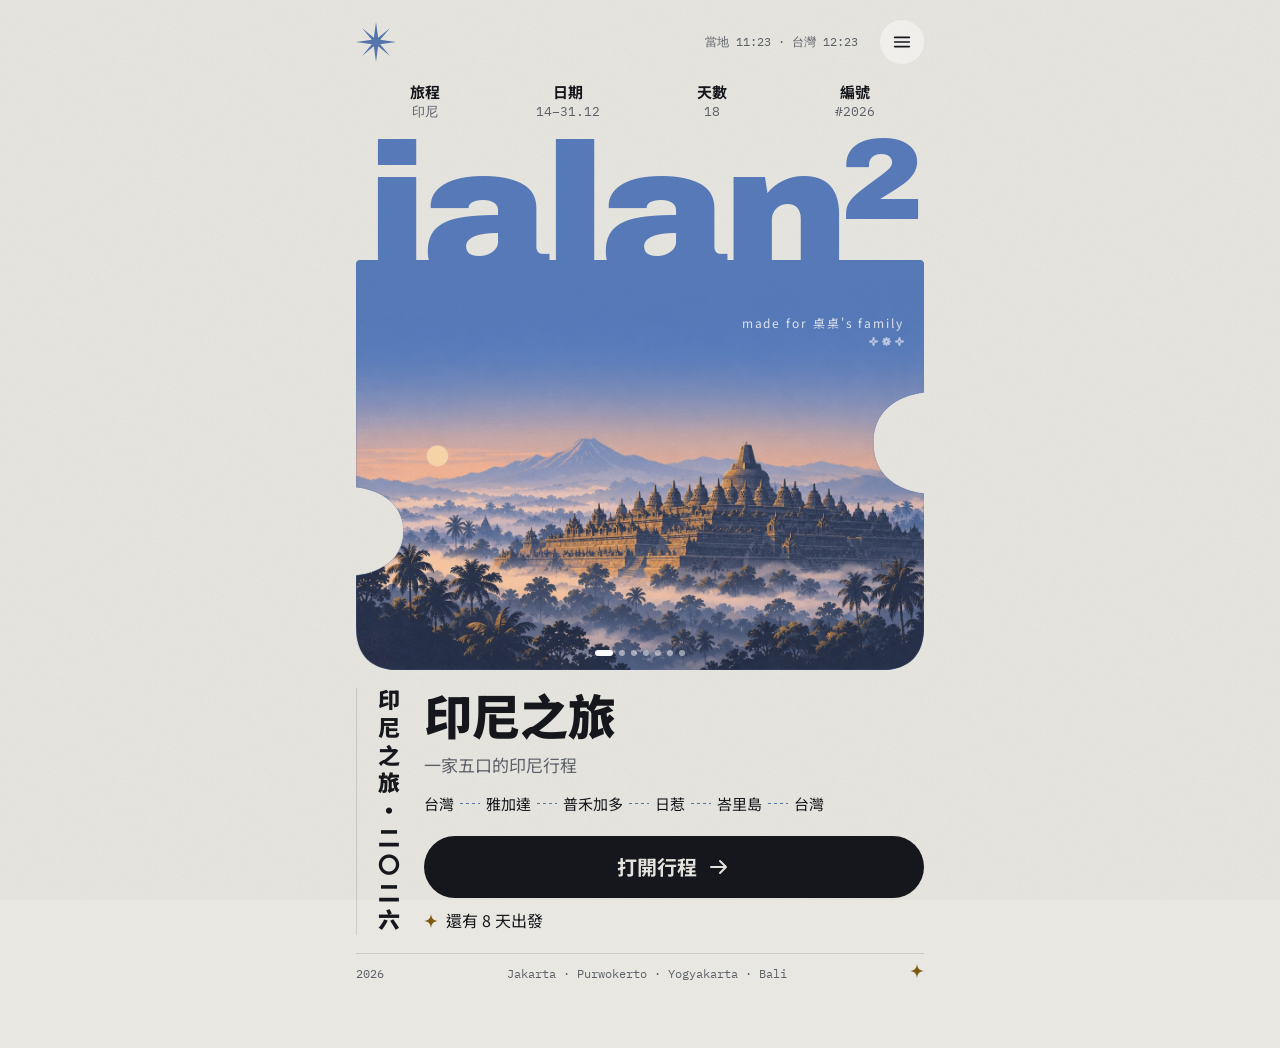
==== commit 169aadca: "試做背景聲音：合成海浪聲，漢堡選單開關，念印尼文時自動調小 Co-Authored-By: Claude Opus 5.5 <noreply@anthropic.com>" ====
--- a/index.html
+++ b/index.html
@@ -21,6 +21,7 @@
 <script src="data.js"></script>
 <script src="lq.js"></script>
 <script src="art.js"></script>
+<script src="sound.js"></script>
 <script src="app.js"></script>
 </body>
 </html>
--- a/style.css
+++ b/style.css
@@ -45,6 +45,8 @@
 /* cover the status-bar area: newer iPhone Safari draws the page behind it and may report a 0 safe area,
    so this strip also reaches 120px above the top edge */
 body::before { content: ""; position: fixed; left: 0; right: 0; top: -120px; height: calc(120px + env(safe-area-inset-top, 0px)); z-index: 10; background: var(--paper); pointer-events: none; }
+/* overlay open (app.js barTint): the strip turns the "paper + scrim" colour at once and sits above the scrim, so iOS 26 Safari tints its status bar in step */
+.bar-tinted body::before { background: var(--bar-top); z-index: 47; }
 /* paper grain over everything */
 body::after {
   content: ""; position: fixed; inset: 0; z-index: 40; pointer-events: none; opacity: var(--grain);
@@ -107,6 +109,10 @@
 .kicker { margin: 0; display: flex; flex-wrap: wrap; gap: 0 10px; font-family: var(--f-mono); font-size: 13px; letter-spacing: .04em; color: var(--muted); }
 .kicker b { font-weight: 600; color: var(--gold); }
 .kicker span + span::before { content: "·"; margin-right: 10px; color: var(--gold); }
+@media (max-width: 359px) { /* 320px phones: "Purwokerto" / "Yogyakarta" still fit on one line */
+  .kicker { gap: 0 6px; letter-spacing: .01em; }
+  .kicker span + span::before { margin-right: 6px; }
+}
 .flowers { display: flex; align-items: center; justify-content: center; gap: 10px; color: var(--gold); }
 .flowers svg { width: 22px; height: 22px; }
 .flowers svg circle { fill: var(--paper); }
@@ -323,7 +329,6 @@
 .list { list-style: none; margin: 0; padding: 0 16px; background: var(--card); border-radius: 22px; }
 .list > li + li { border-top: 1px solid var(--line); }
 /* tickets keep a perforated tear line */
-.tickets > li + li { border-top: 1px dashed var(--line); }
 .row { display: flex; align-items: center; gap: 12px; min-height: 66px; padding: 10px 0; text-decoration: none; }
 .row-main { flex: 1; min-width: 0; display: flex; flex-direction: column; line-height: 1.35; }
 .row-main b { font-size: 18px; }
@@ -386,6 +391,7 @@
 .ph-id { font-family: var(--f-display); font-weight: 400; font-size: 24px; color: var(--blue); line-height: 1.25; letter-spacing: -.01em; }
 .ph-say { font-size: 18px; font-weight: 700; }
 .ph-mean { font-size: 16px; color: var(--muted); }
+.ph-note { grid-column: 2; margin-top: 2px; font-size: 12px; line-height: 1.5; color: var(--muted); opacity: .8; }
 
 /* ---------- driver card ---------- */
 /* ---------- wedding days: falling jasmine petals (taps pass through) ---------- */
@@ -544,6 +550,7 @@
 
 /* ---------- cover carousel: pictures slide inside the fixed notched frame ---------- */
 .hero .hw { transition: color .6s ease; }
+.cover-bar .star { transition: color .8s ease .35s; }  /* follows the big word, a beat later */
 .cv { cursor: pointer; touch-action: pan-y; -webkit-tap-highlight-color: transparent; }
 .cv:focus-visible { outline: 3px solid var(--blue); outline-offset: 4px; border-radius: 20px; }
 .cv-slide { will-change: transform; }
@@ -581,3 +588,80 @@
 .wp-nav { top: 50%; margin-top: -22px; }
 .wp-prev { left: max(10px, env(safe-area-inset-left, 0px)); }
 .wp-next { right: max(10px, env(safe-area-inset-right, 0px)); }
+
+/* ---------- call buttons + confirm dialog ---------- */
+.copy.call { display: inline-flex; align-items: center; gap: 6px; flex: none; }
+.copy.call svg { width: 17px; height: 17px; }
+.stay-phone { display: flex; align-items: center; flex-wrap: wrap; gap: 6px 10px; }
+.stay-phone .call { min-height: 36px; padding: 0 12px; font-size: 14px; }
+.callbox { position: fixed; inset: 0; z-index: 45; display: flex; align-items: flex-end; justify-content: center; background: rgba(10, 12, 20, .5); }
+.motion .callbox { animation: fadein .2s ease both; }
+.callbox-card {
+  width: 100%; max-width: 480px; margin: 0 12px calc(12px + env(safe-area-inset-bottom, 0px)); padding: 20px 18px 14px;
+  border-radius: 24px; background: var(--paper); display: flex; flex-direction: column; gap: 10px; box-shadow: 0 -10px 30px rgba(10, 14, 25, .25);
+}
+.motion .callbox-card { animation: sheet .3s cubic-bezier(.2, .8, .2, 1) both; }
+.callbox-q { margin: 0; font-size: 18px; font-weight: 900; }
+.callbox-who { margin: 0 0 4px; font-size: 15px; color: var(--muted); }
+.callbox-go {
+  min-height: 52px; display: flex; align-items: center; justify-content: center; gap: 8px; border-radius: 999px;
+  background: var(--ink); color: var(--paper); text-decoration: none; font-family: var(--f-mono); font-weight: 600; font-size: 18px;
+}
+.callbox-go svg { width: 20px; height: 20px; }
+.callbox-no { min-height: 48px; border: 0; border-radius: 999px; background: var(--card); color: var(--ink); font-weight: 700; cursor: pointer; }
+/* handy links: small group headings inside the section */
+.link-h { margin: 6px 2px 2px; font-size: 13px; font-weight: 700; color: var(--muted); }
+
+/* ---------- local / Taiwan clock next to the menu button ---------- */
+.clk { flex: none; display: flex; align-items: center; font-family: var(--f-mono); font-size: 12px; color: var(--muted); white-space: nowrap; }
+.cover-bar .clk { margin-left: auto; margin-right: 10px; }
+
+/* ---------- weather chip at the right end of the day's meta row ---------- */
+/* sits in the illustration's sky (top right, like the cover's small text): white on every sky colour */
+.hero-over .wx { display: inline-flex; align-items: center; gap: 6px; font-style: normal; font-family: var(--f-mono); font-size: 13px; letter-spacing: .04em; color: #fff; text-shadow: 0 1px 6px rgba(20, 30, 60, .28); }
+.hero-over .wx svg { width: 18px; height: 18px; filter: drop-shadow(0 1px 4px rgba(20, 30, 60, .28)); }
+.hero-over .wx b { font-weight: 600; }
+.hero-over .wx small { font-size: 11px; opacity: .85; letter-spacing: 0; }
+/* the clock takes the middle label's place (the meta row below already shows 02/18 / 項目 04); the label stays as an empty spacer */
+.bar-label { visibility: hidden; }
+/* app.js fitClock(): if one line still doesn't fit, drop the Taiwan half */
+.clk-short .clk-tw { display: none; }
+
+/* ---------- easter egg: tap the cover's star → a small illustration pops up ---------- */
+.egg-btn { padding: 0; margin: 0; border: 0; background: none; color: inherit; line-height: 0; cursor: pointer; -webkit-tap-highlight-color: transparent; }
+.egg-btn:focus-visible { outline: 2px solid var(--blue); outline-offset: 4px; border-radius: 8px; }
+/* no dimmed backdrop on purpose: the card just floats up over the cover (a dim layer made iPhone Safari's status bar lag behind) */
+.egg { position: fixed; inset: 0; z-index: 46; display: flex; align-items: center; justify-content: center; padding: 24px; opacity: 0; transition: opacity .25s ease; cursor: pointer; }
+.egg.is-on { opacity: 1; }
+.egg-card { width: min(250px, 72vw); padding: 12px 12px 14px; border-radius: 22px; background: var(--paper); box-shadow: 0 2px 6px rgba(10, 12, 20, .12), 0 22px 60px rgba(10, 12, 20, .34); border: 1px solid var(--line); transform: scale(.9) translateY(8px); transition: transform .45s cubic-bezier(.3, 1.5, .5, 1); }
+.egg.is-on .egg-card { transform: none; }
+.egg-art { display: block; width: 100%; aspect-ratio: 1; border-radius: 14px; filter: blur(6px); transform: scale(1.04); transition: filter .7s ease .1s, transform .9s ease .1s; }
+.egg.is-on .egg-art { filter: none; transform: none; }
+.egg-cap { margin: 11px 0 0; text-align: center; font-size: 13px; font-weight: 500; letter-spacing: .04em; color: var(--ink); opacity: 0; transform: translateY(5px); transition: opacity .5s ease .55s, transform .5s ease .55s; }
+.egg.is-on .egg-cap { opacity: 1; transform: none; }
+.egg-cap small { display: block; margin-top: 3px; font-family: var(--f-mono); font-size: 10px; font-weight: 400; letter-spacing: .08em; color: var(--muted); }
+
+/* ---------- transport page: one boarding-pass card per leg (#transport) ---------- */
+.tixes { list-style: none; margin: 18px 0 0; padding: 0; display: flex; flex-direction: column; gap: 16px; }
+.tix { display: block; position: relative; padding: 16px 18px 14px; border-radius: 22px; background: var(--card); color: var(--ink); text-decoration: none; -webkit-tap-highlight-color: transparent; }
+.tix:active { transform: scale(.985); }
+.tix-top { display: flex; align-items: center; justify-content: space-between; gap: 10px; }
+.tix-date { font-family: var(--f-mono); font-size: 14px; font-weight: 600; letter-spacing: .04em; color: var(--muted); }
+.tix-route { display: grid; grid-template-columns: 1fr auto 1fr; align-items: end; column-gap: 6px; margin-top: 14px; }
+.tix-route .is-to { grid-column: 3; text-align: right; }
+.tix-code { font-family: var(--f-display); font-weight: 400; font-size: clamp(32px, 10.5vw, 44px); line-height: .9; letter-spacing: -.02em; color: var(--blue); }
+.tix-name { grid-column: 1; align-self: start; margin-top: 6px; font-size: 12.5px; line-height: 1.35; color: var(--muted); }
+.tix-time { grid-column: 1; margin-top: 4px; font-family: var(--f-mono); font-size: 20px; font-weight: 600; color: var(--ink); }
+.tix-path { align-self: center; display: flex; align-items: center; gap: 4px; color: var(--blue); }
+.tix-path i { width: clamp(8px, 3vw, 16px); border-top: 1.5px dashed currentColor; opacity: .55; }
+.tix-path svg { width: 20px; height: 20px; }
+/* the tear line, with a half-circle bite out of each side like a real ticket stub */
+.tix-tear { display: block; position: relative; margin: 14px -18px 12px; border-top: 1.5px dashed var(--line); }
+.tix-tear::before, .tix-tear::after { content: ""; position: absolute; top: -12px; width: 22px; height: 22px; border-radius: 50%; background: var(--paper); }
+.tix-tear::before { left: -11px; }
+.tix-tear::after { right: -11px; }
+.tix-foot { display: flex; flex-direction: column; gap: 3px; }
+.tix-no { font-size: 16px; font-weight: 700; }
+.tix-foot small { font-size: 13px; color: var(--muted); }
+.tix-go { align-self: flex-end; display: inline-flex; align-items: center; gap: 4px; margin-top: 4px; font-size: 13px; font-weight: 600; color: var(--blue); }
+.tix-go svg { width: 16px; height: 16px; }
